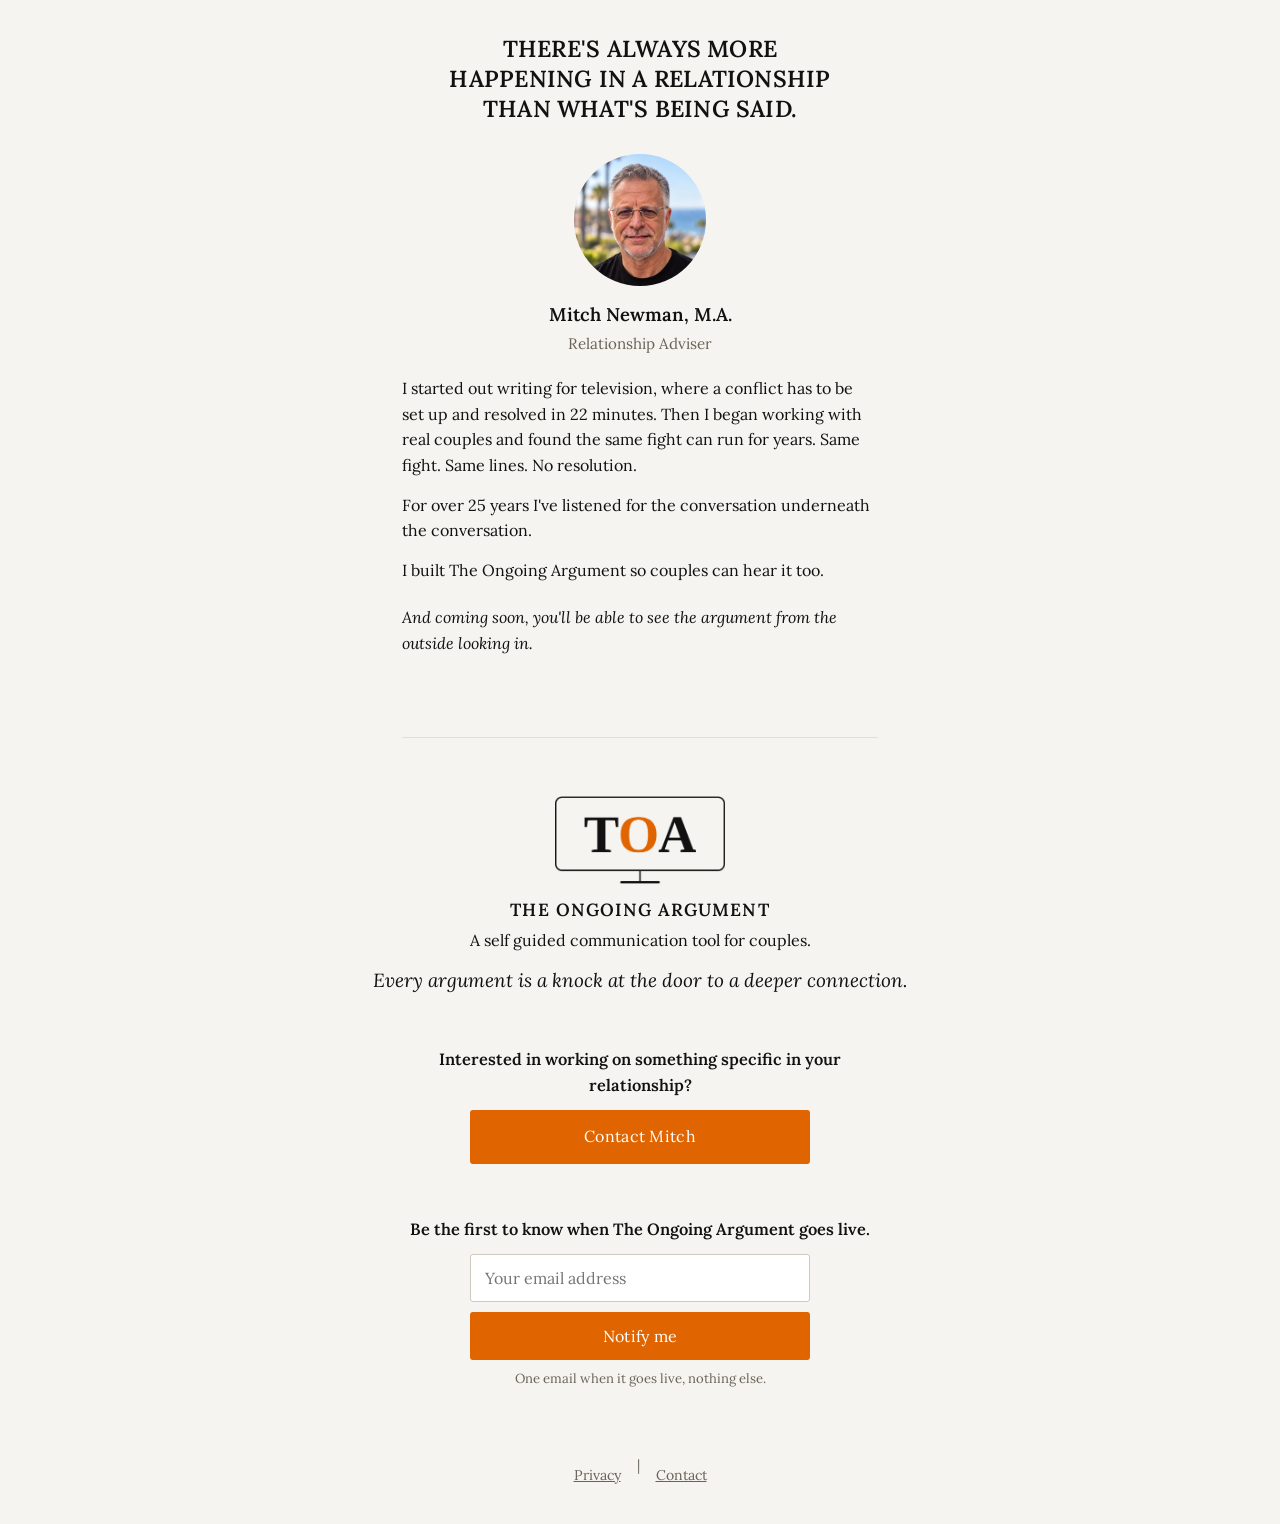
==== index.html @ 5885e048 "Replace toa-logo.png with the new tagline version (transparent) and add version to image and stylesh" ====
<!DOCTYPE html>
<html lang="en">
<head>
<meta charset="utf-8">
<meta name="viewport" content="width=device-width, initial-scale=1">
<title>The Ongoing Argument</title>
<meta name="description" content="A self guided communication tool for couples. Coming soon.">
<meta property="og:title" content="The Ongoing Argument">
<meta property="og:description" content="A self guided communication tool for couples. Coming soon.">
<link rel="preconnect" href="https://fonts.googleapis.com">
<link href="https://fonts.googleapis.com/css2?family=Lora:wght@400;600&display=swap" rel="stylesheet">
<link rel="stylesheet" href="/site.css?v=2">
<style>
  .front { max-width:520px; margin:0 auto; padding:34px 22px 28px; text-align:center; }
  .headline { font-size:1.45rem; font-weight:600; line-height:1.3; letter-spacing:0.01em; margin:0 0 30px; text-wrap:balance; }
  .portrait { width:132px; height:132px; border-radius:50%; object-fit:cover; display:block; margin:0 auto 14px; background:#E2DED8; }
  .name { font-size:1.15rem; font-weight:600; margin:0; }
  .role { color:#6A6458; margin:2px 0 20px; font-size:0.95rem; }
  .front p { text-align:left; }
  .story p { margin:0 0 14px; text-wrap:pretty; }
  .story { padding-bottom:6px; }
  .story-tag { font-style:italic; margin-top:22px !important; }
  .product { border-top:1px solid #E2DED8; margin-top:60px; padding-top:52px; }
  .product .logo { margin-bottom:6px; }
  .product h2 { font-size:1.1rem; letter-spacing:0.06em; margin:0 0 4px; text-align:center; }
  .product p { text-align:center; margin:0 0 6px; }
  .soon { color:#6A6458; }
  .product .tag { font-style:italic; font-size:19px; line-height:1.4; margin:14px 0 0; text-wrap:balance; }
  @media (min-width:700px) { .product .tag { margin-left:-70px; margin-right:-70px; } }
  .block { margin-top:52px; }
  .block h3 { font-size:1.02rem; font-weight:600; margin:0 0 12px; }
  .btn { display:block; width:100%; max-width:340px; margin:0 auto; padding:14px; background:#E06500; color:#fff; border:none; border-radius:3px; font-family:inherit; font-size:1rem; text-decoration:none; text-align:center; cursor:pointer; min-height:48px; letter-spacing:0.02em; }
  .btn:focus-visible, input:focus-visible { outline:3px solid #111; outline-offset:2px; }
  .btn[disabled] { opacity:0.6; cursor:default; }
  .form { display:flex; flex-direction:column; gap:10px; max-width:340px; margin:0 auto; }
  .form input[type=email] { width:100%; padding:13px 14px; font-size:16px; font-family:inherit; border:1px solid #CFC9BF; border-radius:3px; background:#fff; color:#111; min-height:48px; }
  .hp { position:absolute; left:-5000px; width:1px; height:1px; overflow:hidden; }
  .hint { font-size:0.82rem; color:#6A6458; margin:8px 0 0; text-align:center !important; }
  #wl-msg { min-height:1.3em; margin:10px 0 0; font-size:0.92rem; text-align:center !important; }
  #wl-msg.err { color:#B3261E; }
  #wl-msg.ok { color:#E06500; font-size:1.55rem; font-weight:600; line-height:1.25; margin:6px 0 0; }
  #wl-saved { font-size:1rem; margin:10px 0 0; text-align:center !important; overflow-wrap:anywhere; }
  .small-foot { margin-top:36px; font-size:0.88rem; display:flex; justify-content:center; gap:10px; color:#6A6458; }
  .small-foot a { padding:10px 6px; color:#6A6458; }
</style>
</head>
<body>
<main class="front">
  <h1 class="headline">THERE'S ALWAYS MORE HAPPENING IN A RELATIONSHIP THAN WHAT'S BEING SAID.</h1>

  <img class="portrait" src="/portrait-front.jpg" width="132" height="132" alt="Mitch Newman">
  <p class="name" style="text-align:center">Mitch Newman, M.A.</p>
  <p class="role" style="text-align:center">Relationship Adviser</p>

  <div class="story">
    <p>I started out writing for television, where a conflict has to be set up and resolved in 22 minutes. Then I began working with real couples and found the same fight can run for years. Same fight. Same lines. No resolution.</p>
    <p>For over 25 years I've listened for the conversation underneath the conversation.</p>
    <p>I built The Ongoing Argument so couples can hear it too.</p>
    <p class="story-tag">And coming soon, you'll be able to see the argument from the outside looking in.</p>
  </div>

  <section class="product" aria-label="The Ongoing Argument">
    <div class="logo" role="img" aria-label="The Ongoing Argument logo"></div>
    <h2>THE ONGOING ARGUMENT</h2>
    <p>A self guided communication tool for couples.</p>
    <p class="tag">Every argument is a knock at the door to a deeper connection.</p>
  </section>

  <section class="block">
    <h3>Interested in working on something specific in your relationship?</h3>
    <a class="btn" href="mailto:mitch@theongoingargument.com">Contact Mitch</a>
  </section>

  <section class="block">
    <h3>Be the first to know when The Ongoing Argument goes live.</h3>
    <form class="form" id="wl-form" novalidate>
      <label class="hp" aria-hidden="true">Leave this empty <input type="text" name="website" id="wl-hp" tabindex="-1" autocomplete="off"></label>
      <label for="wl-email" class="hp">Email address</label>
      <input type="email" id="wl-email" name="email" placeholder="Your email address" autocomplete="email" inputmode="email" required>
      <button class="btn" id="wl-btn" type="submit">Notify me</button>
    </form>
    <p class="hint" id="wl-hint">One email when it goes live, nothing else.</p>
    <p id="wl-msg" role="status"></p>
    <p id="wl-saved" role="status"></p>
  </section>

  <nav class="small-foot" aria-label="Site pages">
    <a href="/privacy">Privacy</a><span aria-hidden="true">|</span><a href="mailto:mitch@theongoingargument.com">Contact</a>
  </nav>
</main>
<script>
(function () {
  var form = document.getElementById('wl-form'), msg = document.getElementById('wl-msg'), btn = document.getElementById('wl-btn');
  var started = Date.now();
  function say(t, c) { msg.textContent = t; msg.className = c || ''; }
  form.addEventListener('submit', function (e) {
    e.preventDefault();
    var email = document.getElementById('wl-email').value.trim();
    if (!/^[^\s@]+@[^\s@]+\.[^\s@]{2,}$/.test(email)) { say('Please enter a valid email address.', 'err'); return; }
    btn.disabled = true; var old = btn.textContent; btn.textContent = 'Saving…'; say('');
    fetch('/.netlify/functions/waitlist', {
      method: 'POST', headers: { 'Content-Type': 'application/json' },
      body: JSON.stringify({ email: email, website: document.getElementById('wl-hp').value, elapsed: Date.now() - started })
    }).then(function (r) { return r.json().catch(function () { return {}; }).then(function (d) { return { ok: r.ok, d: d }; }); })
      .then(function (x) {
        if (x.ok && x.d.ok) {
          form.style.display = 'none'; document.getElementById('wl-hint').style.display = 'none';
          say("Thank you, you're on the list!", 'ok');
          document.getElementById('wl-saved').textContent = 'We saved ' + email + ". You'll get one email when it goes live.";
          return;
        }
        btn.disabled = false; btn.textContent = old;
        say(x.d && x.d.code === 'bad_email' ? 'Please enter a valid email address.' : 'Something went wrong. Please try again in a moment.', 'err');
      })
      .catch(function () { btn.disabled = false; btn.textContent = old; say('Something went wrong. Please try again in a moment.', 'err'); });
  });
}());
</script>
</body>
</html>
---- site.css ----
* { box-sizing: border-box; }
body { margin:0; background:#F6F4F0; color:#111; font-family:'Lora',Georgia,serif; line-height:1.6; -webkit-text-size-adjust:100%; }
.wrap { max-width:620px; margin:0 auto; padding:28px 20px 56px; }
.logo { width:190px; height:100px; margin:0 auto 10px; background:url('/toa-logo.png?v=2') no-repeat; background-size:582px auto; background-position:-196px -84px; }
h1 { font-size:1.6rem; text-align:center; margin:0 0 6px; font-weight:600; line-height:1.25; }
h1 span { color:#E06500; }
.sub { text-align:center; color:#6A6458; margin:0 0 24px; font-size:0.98rem; }
.card { background:#fff; border:1px solid #E2DED8; border-radius:4px; padding:24px 22px; box-shadow:0 4px 24px rgba(0,0,0,0.06); margin-bottom:18px; }
h2 { font-size:1.1rem; margin:22px 0 8px; font-weight:600; }
.card > h2:first-child { margin-top:0; }
p { margin:0 0 12px; }
ul { padding-left:20px; margin:8px 0 12px; }
li { margin-bottom:8px; }
a { color:#B34F00; }
.fine { font-size:0.85rem; color:#6A6458; }
.test { background:#FFF4E5; border:1px solid #E8C48F; border-radius:4px; padding:12px 14px; font-size:0.85rem; color:#5B4520; margin-bottom:18px; }
.draft { background:#FFF8CC; border:1px solid #D9C75A; border-radius:4px; padding:12px 14px; font-size:0.88rem; color:#4A4210; margin-bottom:18px; }
.ph { background:#FFE98A; color:#3B3300; padding:1px 5px; border-radius:2px; font-style:normal; }
.notice { border-left:3px solid #E06500; padding:2px 0 2px 14px; margin:0 0 14px; }
code { background:#F1EDE6; padding:1px 5px; border-radius:2px; }
.price { font-size:2.2rem; font-weight:600; text-align:center; margin:0; line-height:1.2; }
.price small { display:block; font-size:0.82rem; font-weight:400; color:#6A6458; margin-top:4px; }
.pay { display:block; width:100%; margin-top:18px; padding:14px; background:#E06500; color:#fff; border:none; border-radius:3px; font-size:1rem; font-family:inherit; cursor:pointer; letter-spacing:0.02em; min-height:48px; }
.pay[disabled] { opacity:0.6; cursor:default; }
#msg { min-height:1.2em; margin-top:10px; font-size:0.88rem; text-align:center; }
#msg.err { color:#C0392B; }
#msg.ok { color:#2E7D32; }
.foot { display:flex; flex-wrap:wrap; justify-content:center; gap:6px 20px; margin-top:22px; font-size:0.88rem; }
.foot a { padding:8px 2px; }
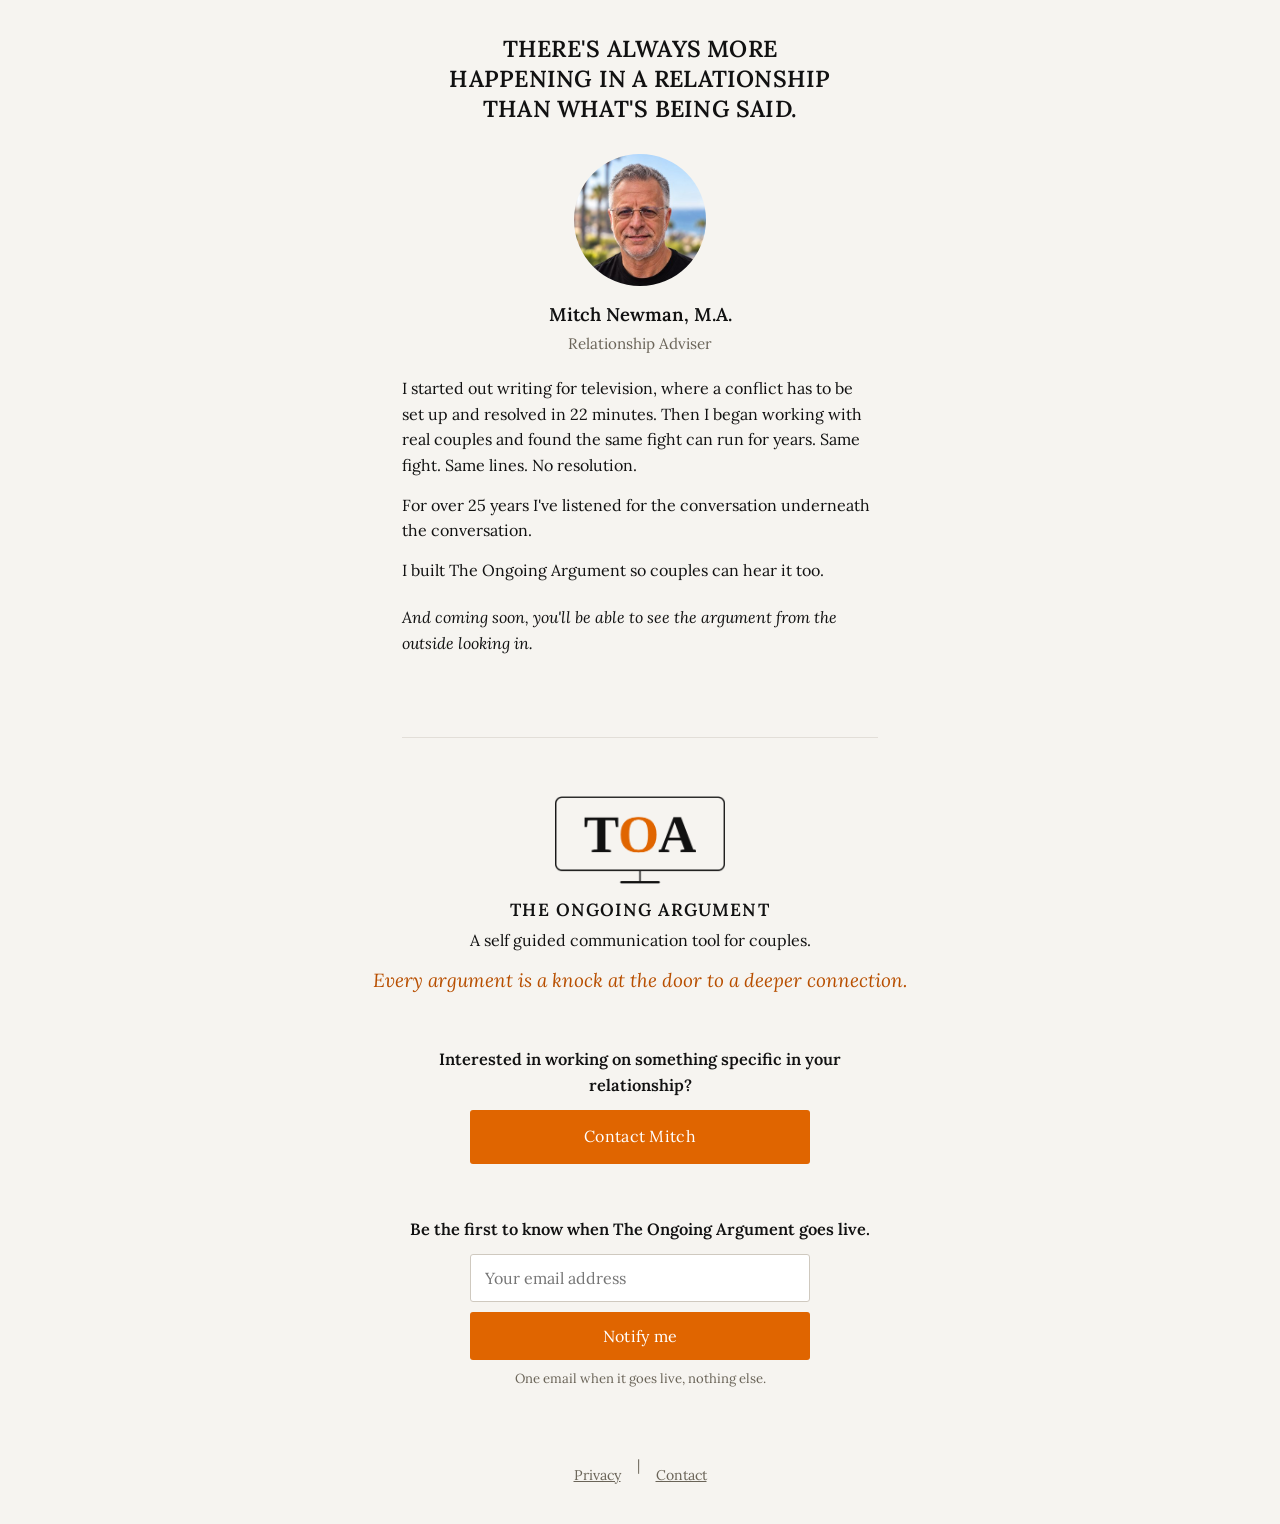
==== commit c61d10e1: "Deep orange tagline (#B84F00) in the logo and on the home page; larger logo on phones on the build f" ====
--- a/index.html
+++ b/index.html
@@ -9,7 +9,7 @@
 <meta property="og:description" content="A self guided communication tool for couples. Coming soon.">
 <link rel="preconnect" href="https://fonts.googleapis.com">
 <link href="https://fonts.googleapis.com/css2?family=Lora:wght@400;600&display=swap" rel="stylesheet">
-<link rel="stylesheet" href="/site.css?v=2">
+<link rel="stylesheet" href="/site.css?v=3">
 <style>
   .front { max-width:520px; margin:0 auto; padding:34px 22px 28px; text-align:center; }
   .headline { font-size:1.45rem; font-weight:600; line-height:1.3; letter-spacing:0.01em; margin:0 0 30px; text-wrap:balance; }
@@ -25,7 +25,7 @@
   .product h2 { font-size:1.1rem; letter-spacing:0.06em; margin:0 0 4px; text-align:center; }
   .product p { text-align:center; margin:0 0 6px; }
   .soon { color:#6A6458; }
-  .product .tag { font-style:italic; font-size:19px; line-height:1.4; margin:14px 0 0; text-wrap:balance; }
+  .product .tag { font-style:italic; font-size:19px; line-height:1.4; color:#B84F00; margin:14px 0 0; text-wrap:balance; }
   @media (min-width:700px) { .product .tag { margin-left:-70px; margin-right:-70px; } }
   .block { margin-top:52px; }
   .block h3 { font-size:1.02rem; font-weight:600; margin:0 0 12px; }
--- a/site.css
+++ b/site.css
@@ -1,7 +1,7 @@
 * { box-sizing: border-box; }
 body { margin:0; background:#F6F4F0; color:#111; font-family:'Lora',Georgia,serif; line-height:1.6; -webkit-text-size-adjust:100%; }
 .wrap { max-width:620px; margin:0 auto; padding:28px 20px 56px; }
-.logo { width:190px; height:100px; margin:0 auto 10px; background:url('/toa-logo.png?v=2') no-repeat; background-size:582px auto; background-position:-196px -84px; }
+.logo { width:190px; height:100px; margin:0 auto 10px; background:url('/toa-logo.png?v=3') no-repeat; background-size:582px auto; background-position:-196px -84px; }
 h1 { font-size:1.6rem; text-align:center; margin:0 0 6px; font-weight:600; line-height:1.25; }
 h1 span { color:#E06500; }
 .sub { text-align:center; color:#6A6458; margin:0 0 24px; font-size:0.98rem; }
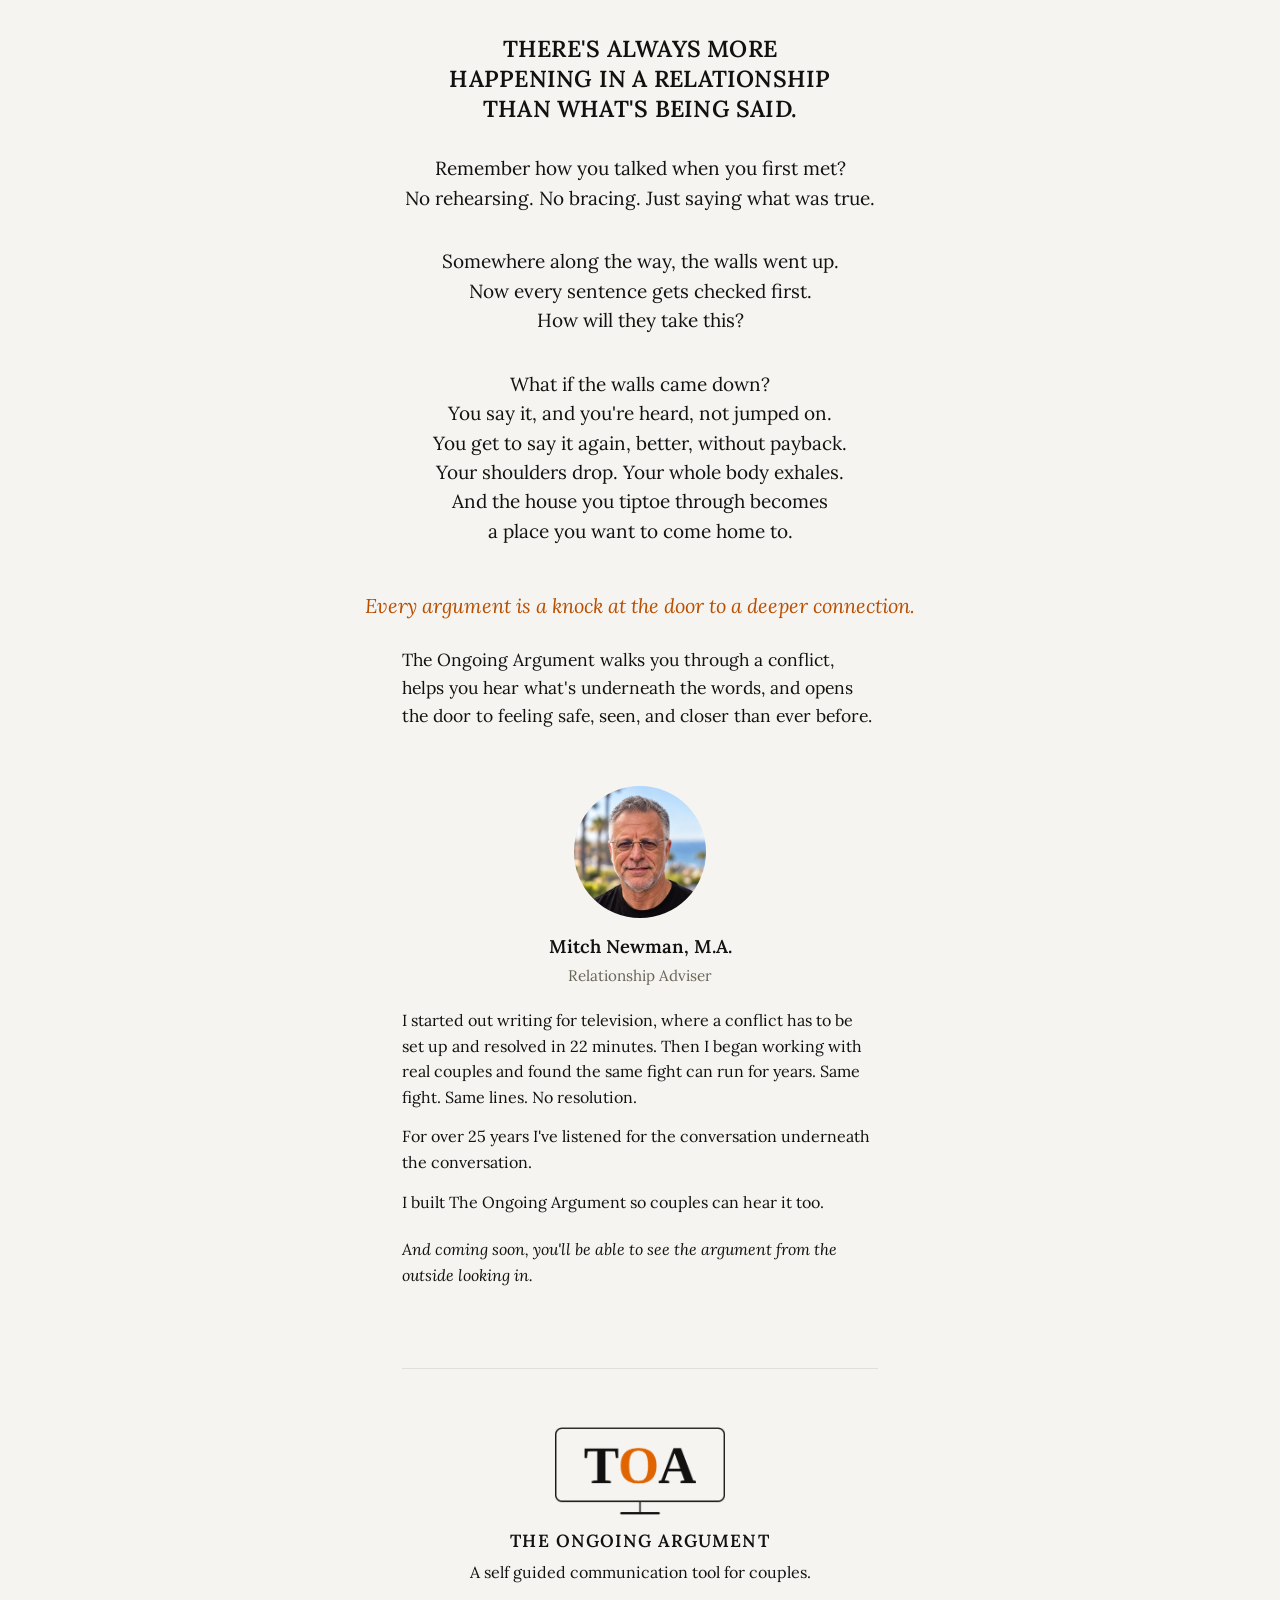
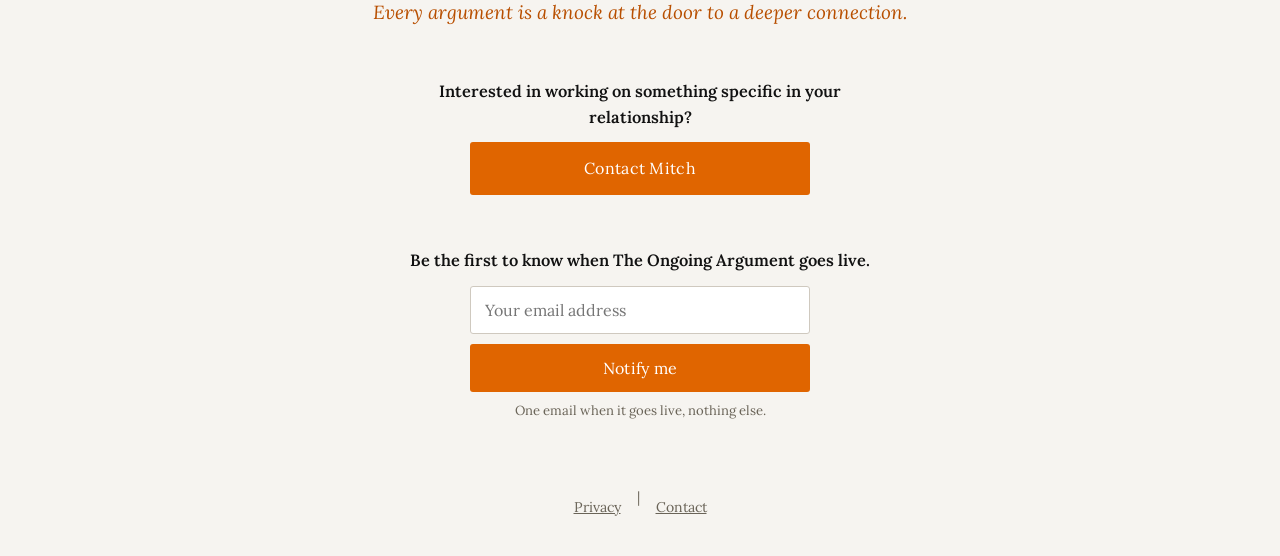
==== commit 74da93a2: "Front page draft two: experience first, Mitch as the guide Co-Authored-By: Claude Sonnet 5.5 <norepl" ====
--- a/index.html
+++ b/index.html
@@ -17,6 +17,13 @@
   .name { font-size:1.15rem; font-weight:600; margin:0; }
   .role { color:#6A6458; margin:2px 0 20px; font-size:0.95rem; }
   .front p { text-align:left; }
+  .stanzas { margin:0 0 6px; }
+  .front .stanza { text-align:center; font-size:19px; line-height:1.55; margin:0 0 34px; }
+  .stanza .ln { display:block; text-wrap:balance; }
+  .front .knock { text-align:center; font-style:italic; font-size:20px; line-height:1.4; color:#B84F00; margin:46px 0 26px; text-wrap:balance; }
+  @media (min-width:700px) { .front .knock { margin-left:-70px; margin-right:-70px; } }
+  .front .lead { font-size:17.5px; line-height:1.6; margin:0; text-wrap:pretty; }
+  .about { margin-top:56px; }
   .story p { margin:0 0 14px; text-wrap:pretty; }
   .story { padding-bottom:6px; }
   .story-tag { font-style:italic; margin-top:22px !important; }
@@ -48,9 +55,21 @@
 <main class="front">
   <h1 class="headline">THERE'S ALWAYS MORE HAPPENING IN A RELATIONSHIP THAN WHAT'S BEING SAID.</h1>
 
+  <section class="stanzas" aria-label="Remember how you talked when you first met">
+    <p class="stanza"><span class="ln">Remember how you talked when you first met?</span><span class="ln">No rehearsing. No bracing. Just saying what was true.</span></p>
+    <p class="stanza"><span class="ln">Somewhere along the way, the walls went up.</span><span class="ln">Now every sentence gets checked first.</span><span class="ln">How will they take this?</span></p>
+    <p class="stanza"><span class="ln">What if the walls came down?</span><span class="ln">You say it, and you're heard, not jumped on.</span><span class="ln">You get to say it again, better, without payback.</span><span class="ln">Your shoulders drop. Your whole body exhales.</span><span class="ln">And the house you tiptoe through becomes a place you want to come home to.</span></p>
+  </section>
+
+  <p class="knock">Every argument is a knock at the door to a deeper connection.</p>
+
+  <p class="lead">The Ongoing Argument walks you through a conflict, helps you hear what's underneath the words, and opens the door to feeling safe, seen, and closer than ever before.</p>
+
+  <section class="about">
   <img class="portrait" src="/portrait-front.jpg" width="132" height="132" alt="Mitch Newman">
   <p class="name" style="text-align:center">Mitch Newman, M.A.</p>
   <p class="role" style="text-align:center">Relationship Adviser</p>
+  </section>
 
   <div class="story">
     <p>I started out writing for television, where a conflict has to be set up and resolved in 22 minutes. Then I began working with real couples and found the same fight can run for years. Same fight. Same lines. No resolution.</p>
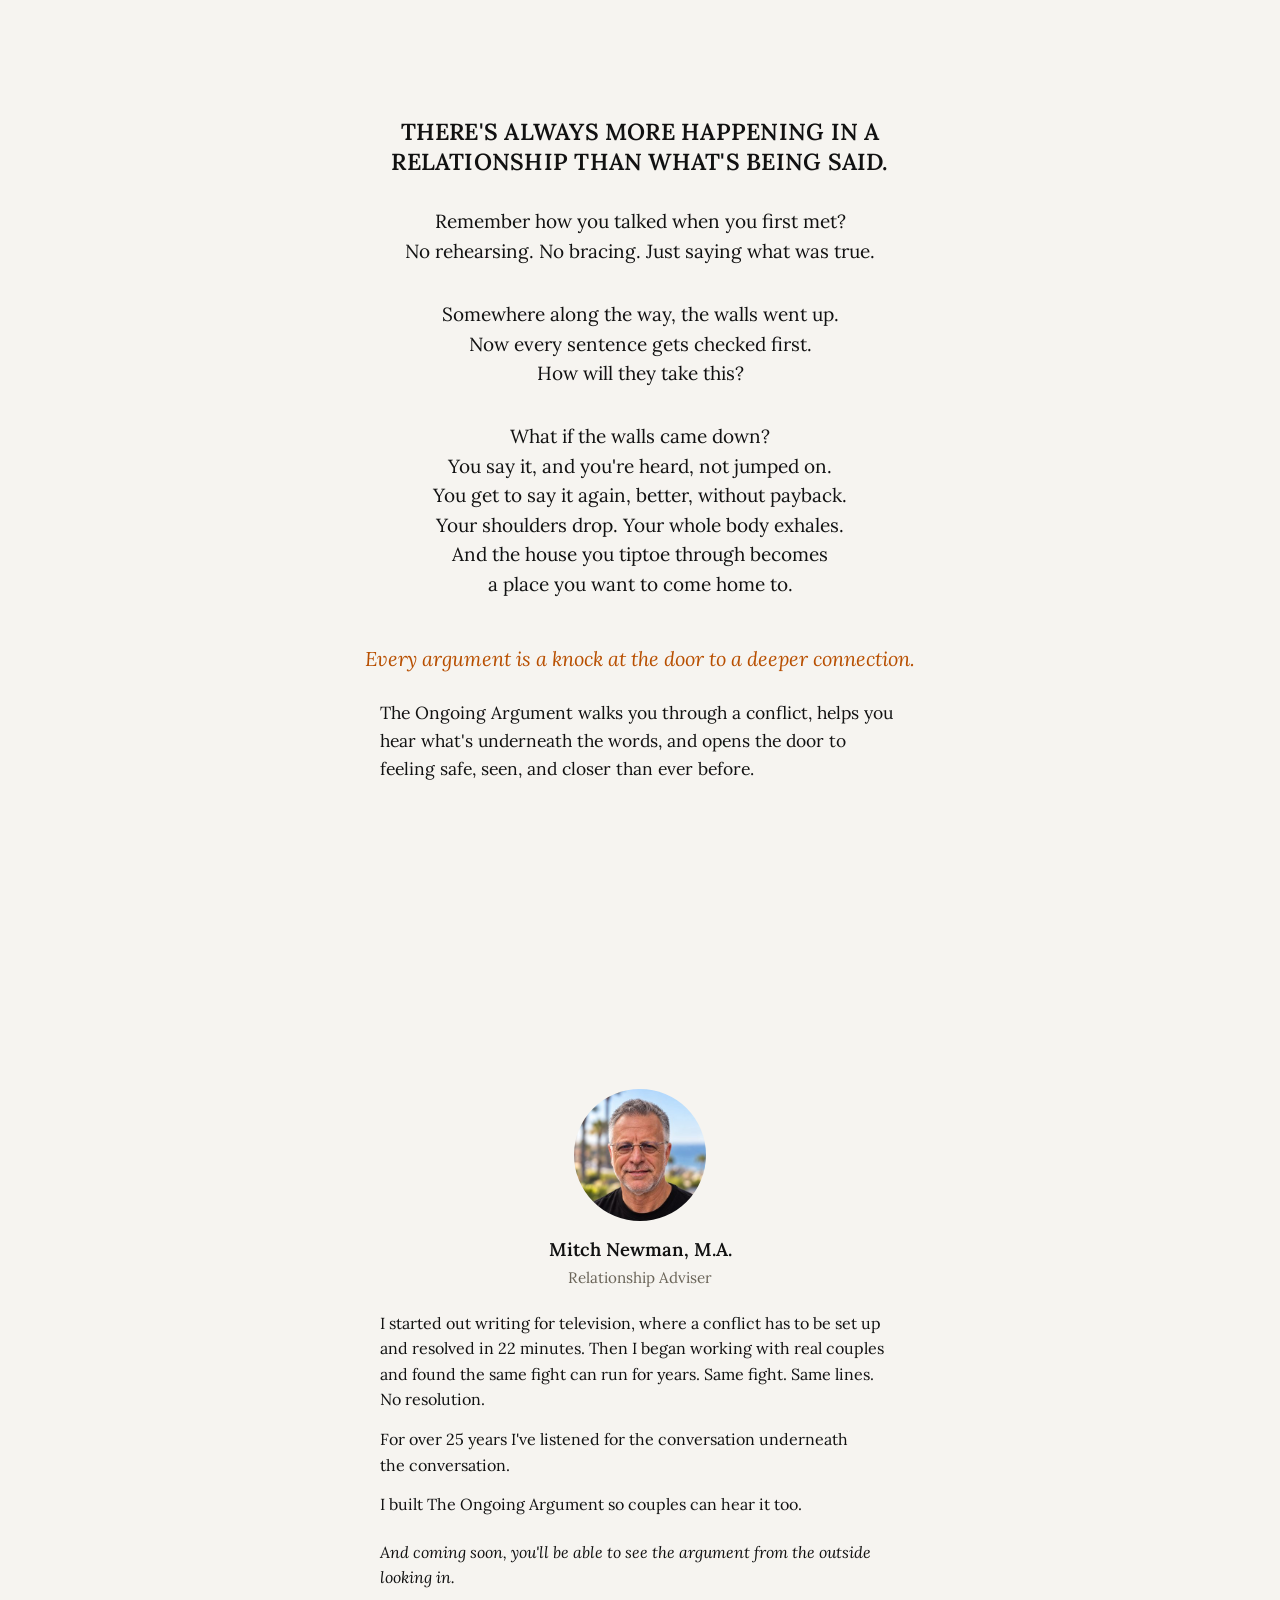
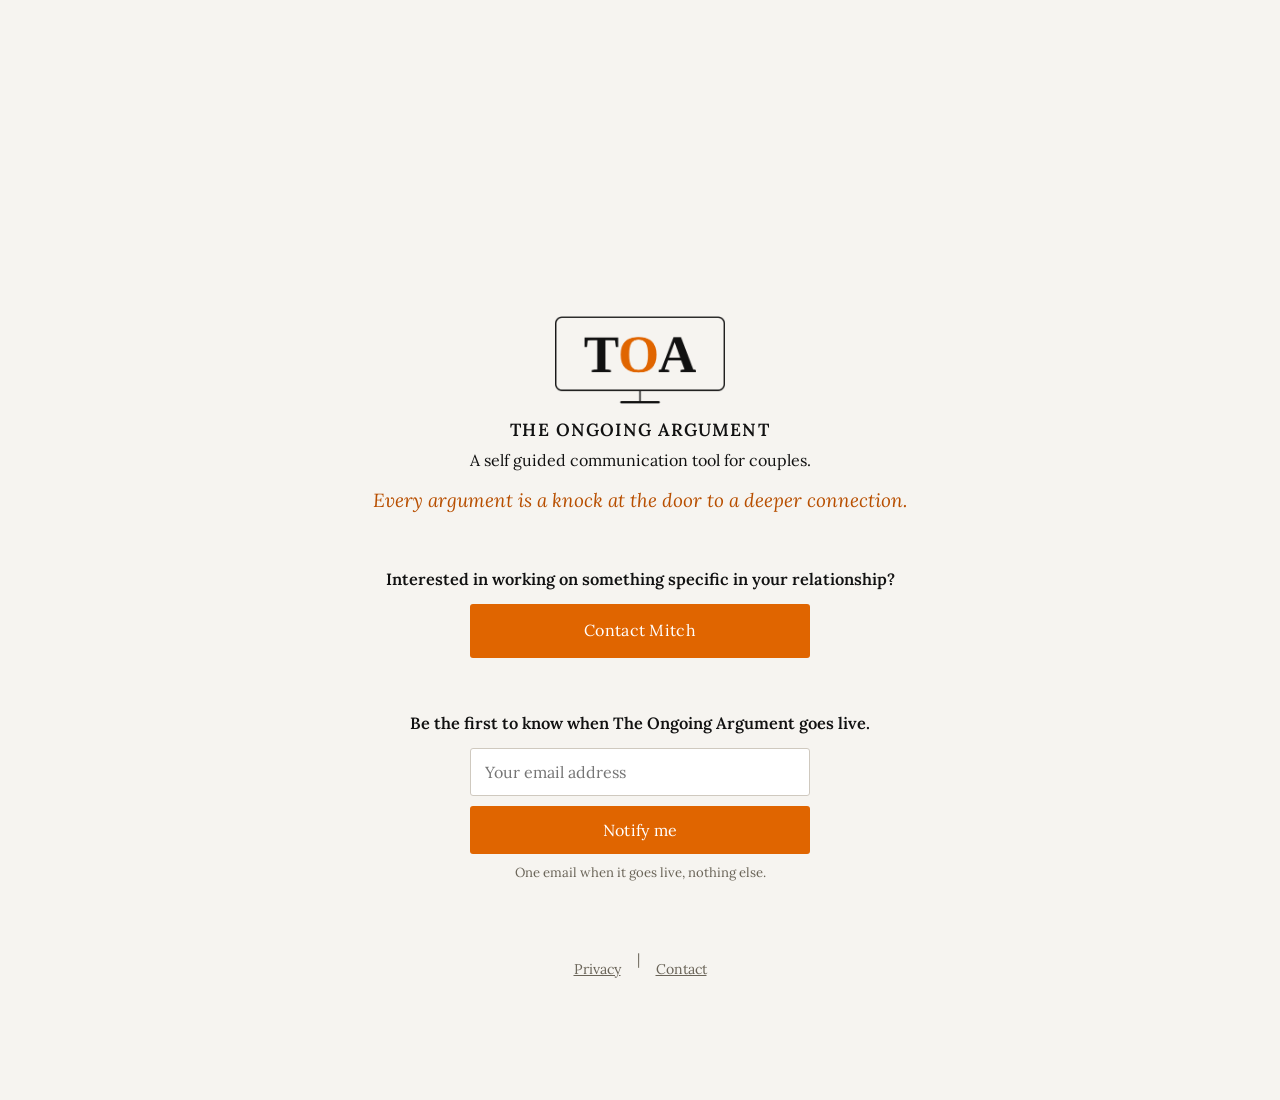
==== commit 7c16dea3: "Front page: three separate screens with gentle scroll snapping Co-Authored-By: Claude Sonnet 5.5 <no" ====
--- a/index.html
+++ b/index.html
@@ -11,7 +11,11 @@
 <link href="https://fonts.googleapis.com/css2?family=Lora:wght@400;600&display=swap" rel="stylesheet">
 <link rel="stylesheet" href="/site.css?v=3">
 <style>
-  .front { max-width:520px; margin:0 auto; padding:34px 22px 28px; text-align:center; }
+  html { scroll-snap-type:y proximity; }
+  html.no-snap { scroll-snap-type:none; }
+  .front { text-align:center; }
+  .screen { box-sizing:border-box; min-height:100vh; min-height:100dvh; display:flex; flex-direction:column; justify-content:center; padding:56px 22px; scroll-snap-align:start; }
+  .col { width:100%; max-width:520px; margin:0 auto; }
   .headline { font-size:1.45rem; font-weight:600; line-height:1.3; letter-spacing:0.01em; margin:0 0 30px; text-wrap:balance; }
   .portrait { width:132px; height:132px; border-radius:50%; object-fit:cover; display:block; margin:0 auto 14px; background:#E2DED8; }
   .name { font-size:1.15rem; font-weight:600; margin:0; }
@@ -23,11 +27,11 @@
   .front .knock { text-align:center; font-style:italic; font-size:20px; line-height:1.4; color:#B84F00; margin:46px 0 26px; text-wrap:balance; }
   @media (min-width:700px) { .front .knock { margin-left:-70px; margin-right:-70px; } }
   .front .lead { font-size:17.5px; line-height:1.6; margin:0; text-wrap:pretty; }
-  .about { margin-top:56px; }
+  .about { margin-top:0; }
   .story p { margin:0 0 14px; text-wrap:pretty; }
   .story { padding-bottom:6px; }
   .story-tag { font-style:italic; margin-top:22px !important; }
-  .product { border-top:1px solid #E2DED8; margin-top:60px; padding-top:52px; }
+  .product { margin:0; padding:0; }
   .product .logo { margin-bottom:6px; }
   .product h2 { font-size:1.1rem; letter-spacing:0.06em; margin:0 0 4px; text-align:center; }
   .product p { text-align:center; margin:0 0 6px; }
@@ -53,6 +57,7 @@
 </head>
 <body>
 <main class="front">
+<div class="screen" id="screen-1"><div class="col">
   <h1 class="headline">THERE'S ALWAYS MORE HAPPENING IN A RELATIONSHIP THAN WHAT'S BEING SAID.</h1>
 
   <section class="stanzas" aria-label="Remember how you talked when you first met">
@@ -65,6 +70,9 @@
 
   <p class="lead">The Ongoing Argument walks you through a conflict, helps you hear what's underneath the words, and opens the door to feeling safe, seen, and closer than ever before.</p>
 
+</div></div>
+
+<div class="screen" id="screen-2"><div class="col">
   <section class="about">
   <img class="portrait" src="/portrait-front.jpg" width="132" height="132" alt="Mitch Newman">
   <p class="name" style="text-align:center">Mitch Newman, M.A.</p>
@@ -78,6 +86,9 @@
     <p class="story-tag">And coming soon, you'll be able to see the argument from the outside looking in.</p>
   </div>
 
+</div></div>
+
+<div class="screen" id="screen-3"><div class="col">
   <section class="product" aria-label="The Ongoing Argument">
     <div class="logo" role="img" aria-label="The Ongoing Argument logo"></div>
     <h2>THE ONGOING ARGUMENT</h2>
@@ -106,11 +117,16 @@
   <nav class="small-foot" aria-label="Site pages">
     <a href="/privacy">Privacy</a><span aria-hidden="true">|</span><a href="mailto:mitch@theongoingargument.com">Contact</a>
   </nav>
+</div></div>
 </main>
 <script>
 (function () {
   var form = document.getElementById('wl-form'), msg = document.getElementById('wl-msg'), btn = document.getElementById('wl-btn');
   var started = Date.now();
+  // While the email box is being used, switch scroll snapping off so it never fights the keyboard.
+  var em = document.getElementById('wl-email'), root = document.documentElement;
+  em.addEventListener('focus', function () { root.classList.add('no-snap'); });
+  em.addEventListener('blur', function () { root.classList.remove('no-snap'); });
   function say(t, c) { msg.textContent = t; msg.className = c || ''; }
   form.addEventListener('submit', function (e) {
     e.preventDefault();
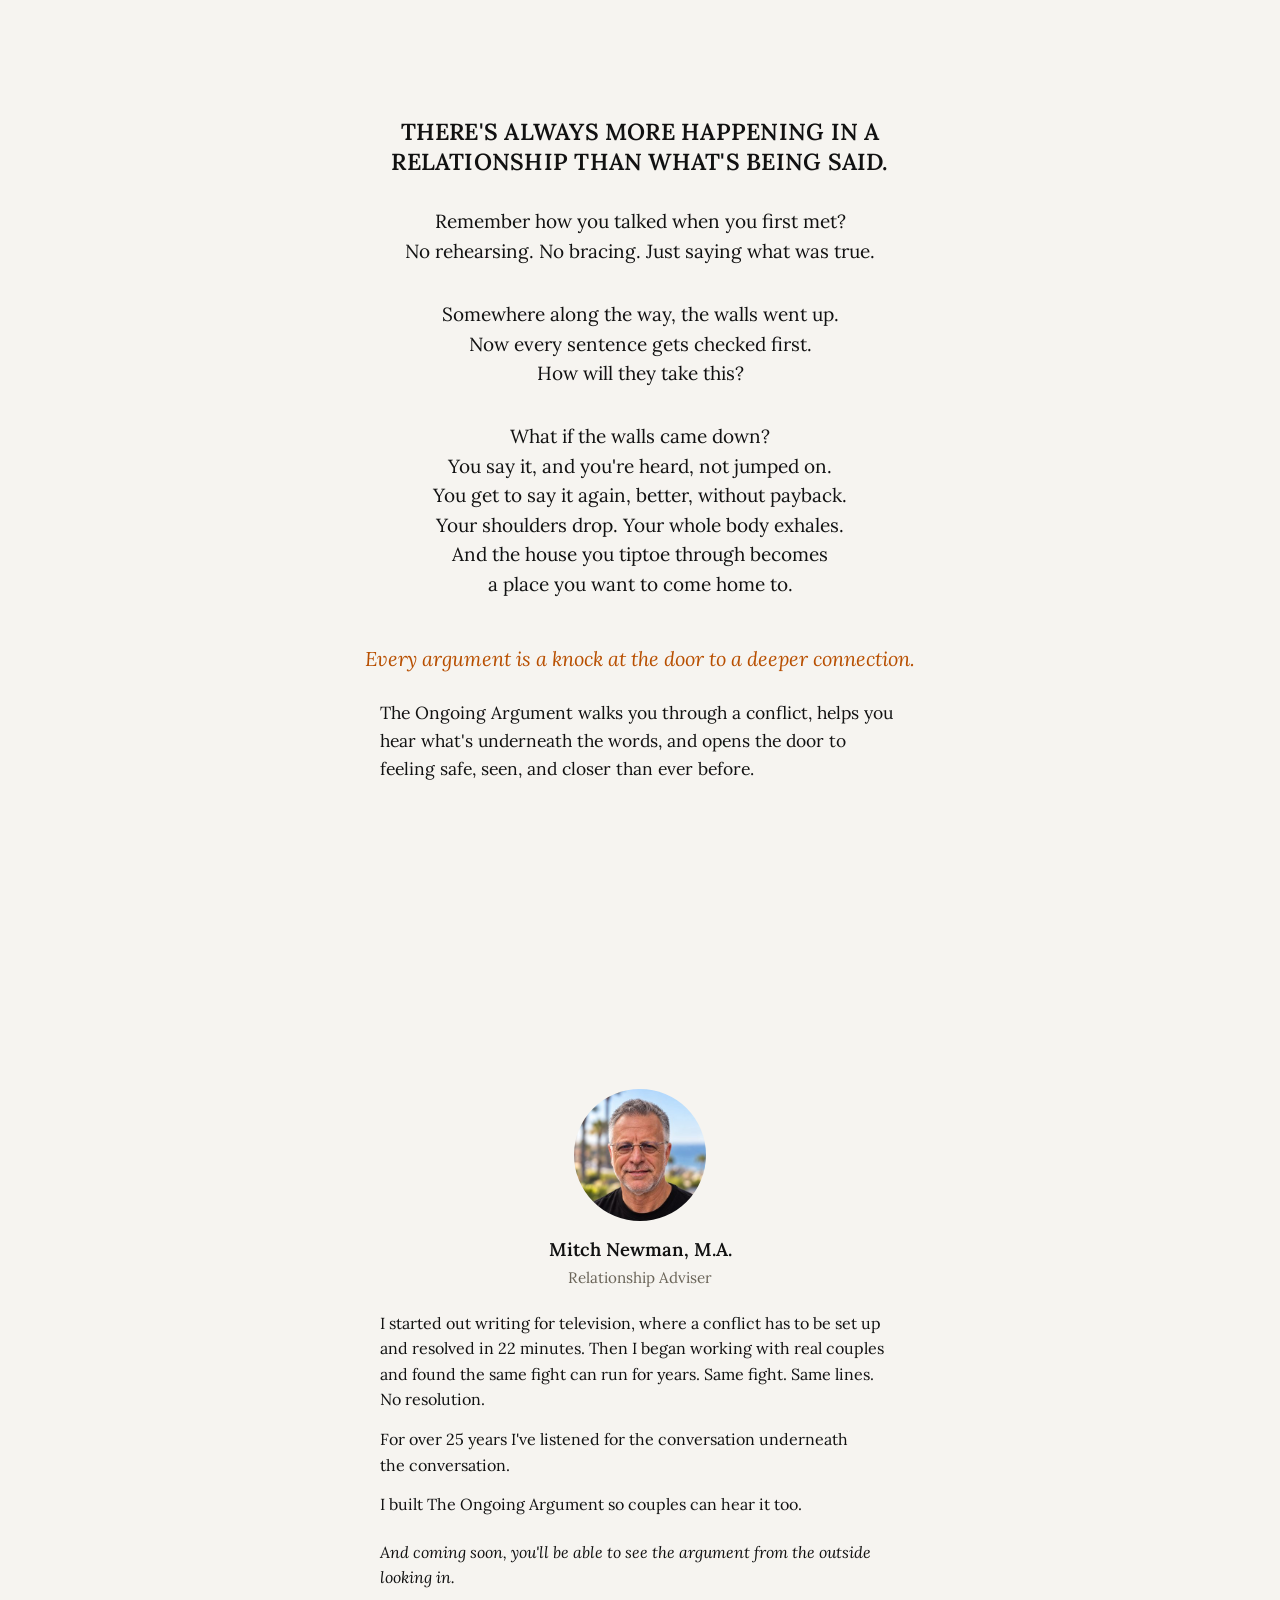
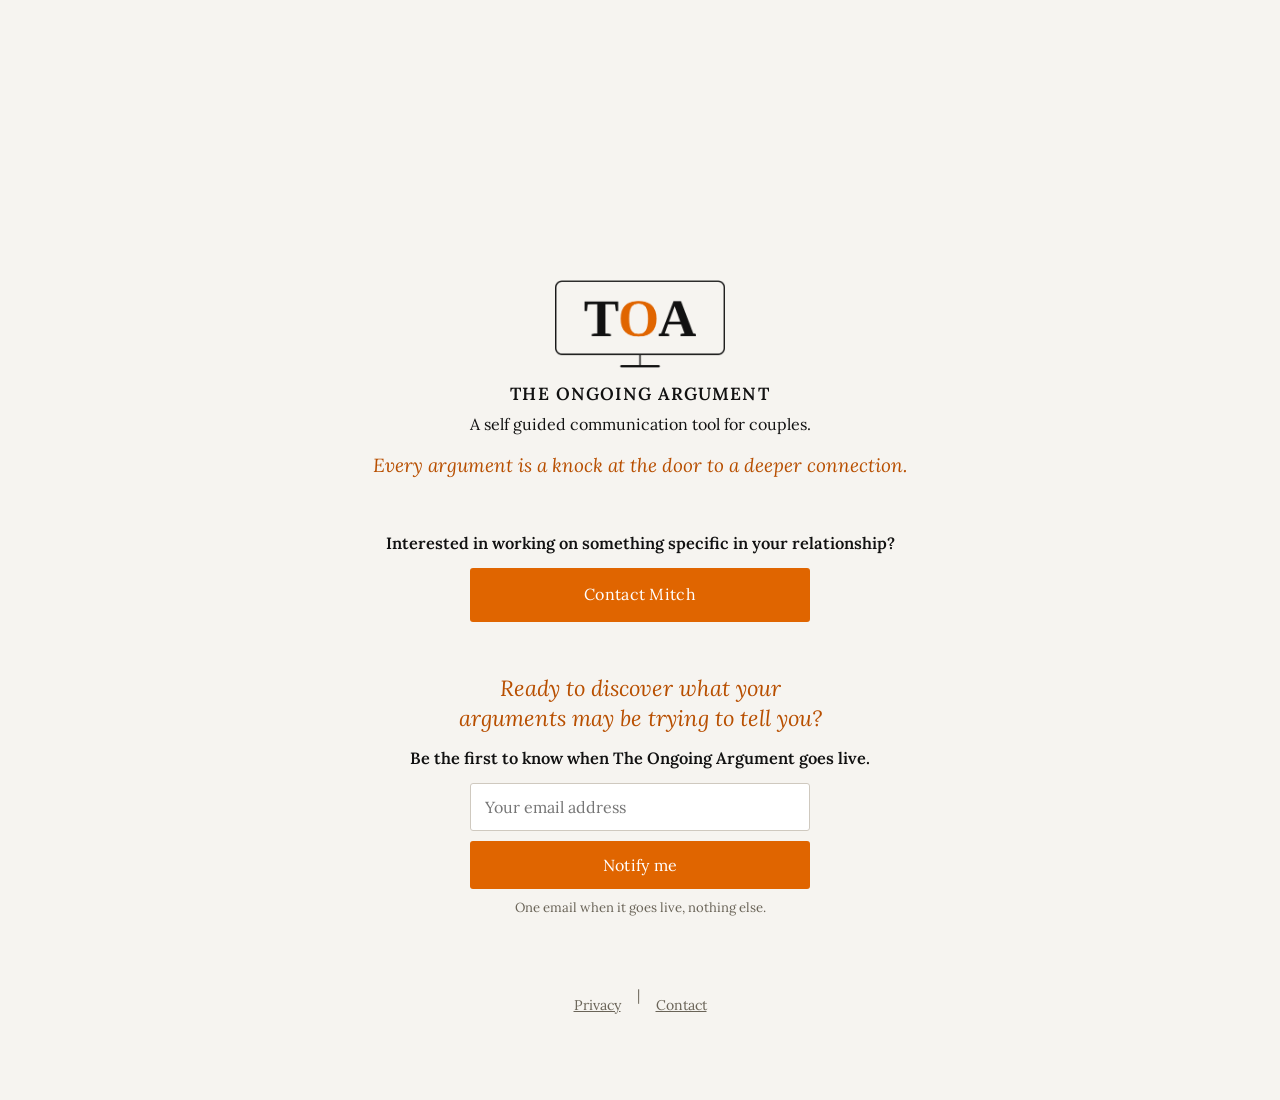
==== commit 83cb798f: "Waiting list invitation: add the lead question above the signup heading Co-Authored-By: Claude Sonne" ====
--- a/index.html
+++ b/index.html
@@ -14,8 +14,10 @@
   html { scroll-snap-type:y proximity; }
   html.no-snap { scroll-snap-type:none; }
   .front { text-align:center; }
-  .screen { box-sizing:border-box; min-height:100vh; min-height:100dvh; display:flex; flex-direction:column; justify-content:center; padding:56px 22px; scroll-snap-align:start; }
+  .screen, .group { box-sizing:border-box; min-height:100vh; min-height:100dvh; display:flex; flex-direction:column; justify-content:center; padding:56px 22px; scroll-snap-align:start; }
+  .gcol { width:100%; }
   .col { width:100%; max-width:520px; margin:0 auto; }
+  .pb { display:none; }
   .headline { font-size:1.45rem; font-weight:600; line-height:1.3; letter-spacing:0.01em; margin:0 0 30px; text-wrap:balance; }
   .portrait { width:132px; height:132px; border-radius:50%; object-fit:cover; display:block; margin:0 auto 14px; background:#E2DED8; }
   .name { font-size:1.15rem; font-weight:600; margin:0; }
@@ -39,6 +41,7 @@
   .product .tag { font-style:italic; font-size:19px; line-height:1.4; color:#B84F00; margin:14px 0 0; text-wrap:balance; }
   @media (min-width:700px) { .product .tag { margin-left:-70px; margin-right:-70px; } }
   .block { margin-top:52px; }
+  .front .wl-lead { text-align:center; font-style:italic; font-size:22px; line-height:1.35; color:#B84F00; margin:0 0 12px; text-wrap:balance; }
   .block h3 { font-size:1.02rem; font-weight:600; margin:0 0 12px; }
   .btn { display:block; width:100%; max-width:340px; margin:0 auto; padding:14px; background:#E06500; color:#fff; border:none; border-radius:3px; font-family:inherit; font-size:1rem; text-decoration:none; text-align:center; cursor:pointer; min-height:48px; letter-spacing:0.02em; }
   .btn:focus-visible, input:focus-visible { outline:3px solid #111; outline-offset:2px; }
@@ -53,23 +56,49 @@
   #wl-saved { font-size:1rem; margin:10px 0 0; text-align:center !important; overflow-wrap:anywhere; }
   .small-foot { margin-top:36px; font-size:0.88rem; display:flex; justify-content:center; gap:10px; color:#6A6458; }
   .small-foot a { padding:10px 6px; color:#6A6458; }
+
+  /* PHONES ONLY (600 px and narrower). The first screen becomes two screens, lines break by hand, and
+     every screen keeps its last content clear of Safari's bottom bar. */
+  @media (max-width:600px) {
+    .group, .gcol { display:contents; }
+    .part { box-sizing:border-box; min-height:100vh; display:flex; flex-direction:column; justify-content:center; scroll-snap-align:start; padding:56px 22px 96px; padding-bottom:calc(96px + env(safe-area-inset-bottom)); }
+    .part { padding-bottom:calc(100vh - 100svh + 24px + env(safe-area-inset-bottom)); }
+    .pb { display:inline; }
+    /* screen 1: top line and stanzas, sized to fit the small viewport height */
+    #screen-1a { padding-top:26px; }
+    .headline { margin-bottom:22px; }
+    .stanzas { margin:0; }
+    .front .stanza { font-size:16px; font-size:clamp(16px, calc((100svh - 244px) / 24.7), 19px); line-height:1.3; margin:0 0 22px; }
+    .front .stanza:last-child { margin-bottom:0; }
+    /* screen 2: the turn */
+    .front .knock { font-size:22px; margin:0 0 26px; }
+    .front .wl-lead { font-size:20px; }
+    .block { margin-top:40px; }
+    .small-foot { margin-top:28px; }
+    .front .lead { text-align:center; margin:0; }
+    /* screens 3 and 4: the guide and the invitation clear the bottom bar */
+    .screen { min-height:100vh; padding-bottom:calc(96px + env(safe-area-inset-bottom)); padding-bottom:calc(max(96px, 100vh - 100svh + 24px) + env(safe-area-inset-bottom)); }
+  }
 </style>
 </head>
 <body>
 <main class="front">
-<div class="screen" id="screen-1"><div class="col">
+<div class="group" id="screen-1"><div class="gcol">
+<div class="part" id="screen-1a"><div class="col">
   <h1 class="headline">THERE'S ALWAYS MORE HAPPENING IN A RELATIONSHIP THAN WHAT'S BEING SAID.</h1>
 
   <section class="stanzas" aria-label="Remember how you talked when you first met">
-    <p class="stanza"><span class="ln">Remember how you talked when you first met?</span><span class="ln">No rehearsing. No bracing. Just saying what was true.</span></p>
-    <p class="stanza"><span class="ln">Somewhere along the way, the walls went up.</span><span class="ln">Now every sentence gets checked first.</span><span class="ln">How will they take this?</span></p>
-    <p class="stanza"><span class="ln">What if the walls came down?</span><span class="ln">You say it, and you're heard, not jumped on.</span><span class="ln">You get to say it again, better, without payback.</span><span class="ln">Your shoulders drop. Your whole body exhales.</span><span class="ln">And the house you tiptoe through becomes a place you want to come home to.</span></p>
+    <p class="stanza"><span class="ln">Remember how you talked <br class="pb">when you first met?</span><span class="ln">No rehearsing. No bracing. <br class="pb">Just saying what was true.</span></p>
+    <p class="stanza"><span class="ln">Somewhere along the way, <br class="pb">the walls went up.</span><span class="ln">Now every sentence <br class="pb">gets checked first.</span><span class="ln">How will they take this?</span></p>
+    <p class="stanza"><span class="ln">What if the walls came down?</span><span class="ln">You say it, and you're heard, <br class="pb">not jumped on.</span><span class="ln">You get to say it again, <br class="pb">better, without payback.</span><span class="ln">Your shoulders drop. <br class="pb">Your whole body exhales.</span><span class="ln">And the house you tiptoe through <br class="pb">becomes a place you want <br class="pb">to come home to.</span></p>
   </section>
+</div></div>
 
+<div class="part" id="screen-1b"><div class="col">
   <p class="knock">Every argument is a knock at the door to a deeper connection.</p>
 
   <p class="lead">The Ongoing Argument walks you through a conflict, helps you hear what's underneath the words, and opens the door to feeling safe, seen, and closer than ever before.</p>
-
+</div></div>
 </div></div>
 
 <div class="screen" id="screen-2"><div class="col">
@@ -102,6 +131,7 @@
   </section>
 
   <section class="block">
+    <p class="wl-lead">Ready to discover what your arguments may be trying to tell you?</p>
     <h3>Be the first to know when The Ongoing Argument goes live.</h3>
     <form class="form" id="wl-form" novalidate>
       <label class="hp" aria-hidden="true">Leave this empty <input type="text" name="website" id="wl-hp" tabindex="-1" autocomplete="off"></label>
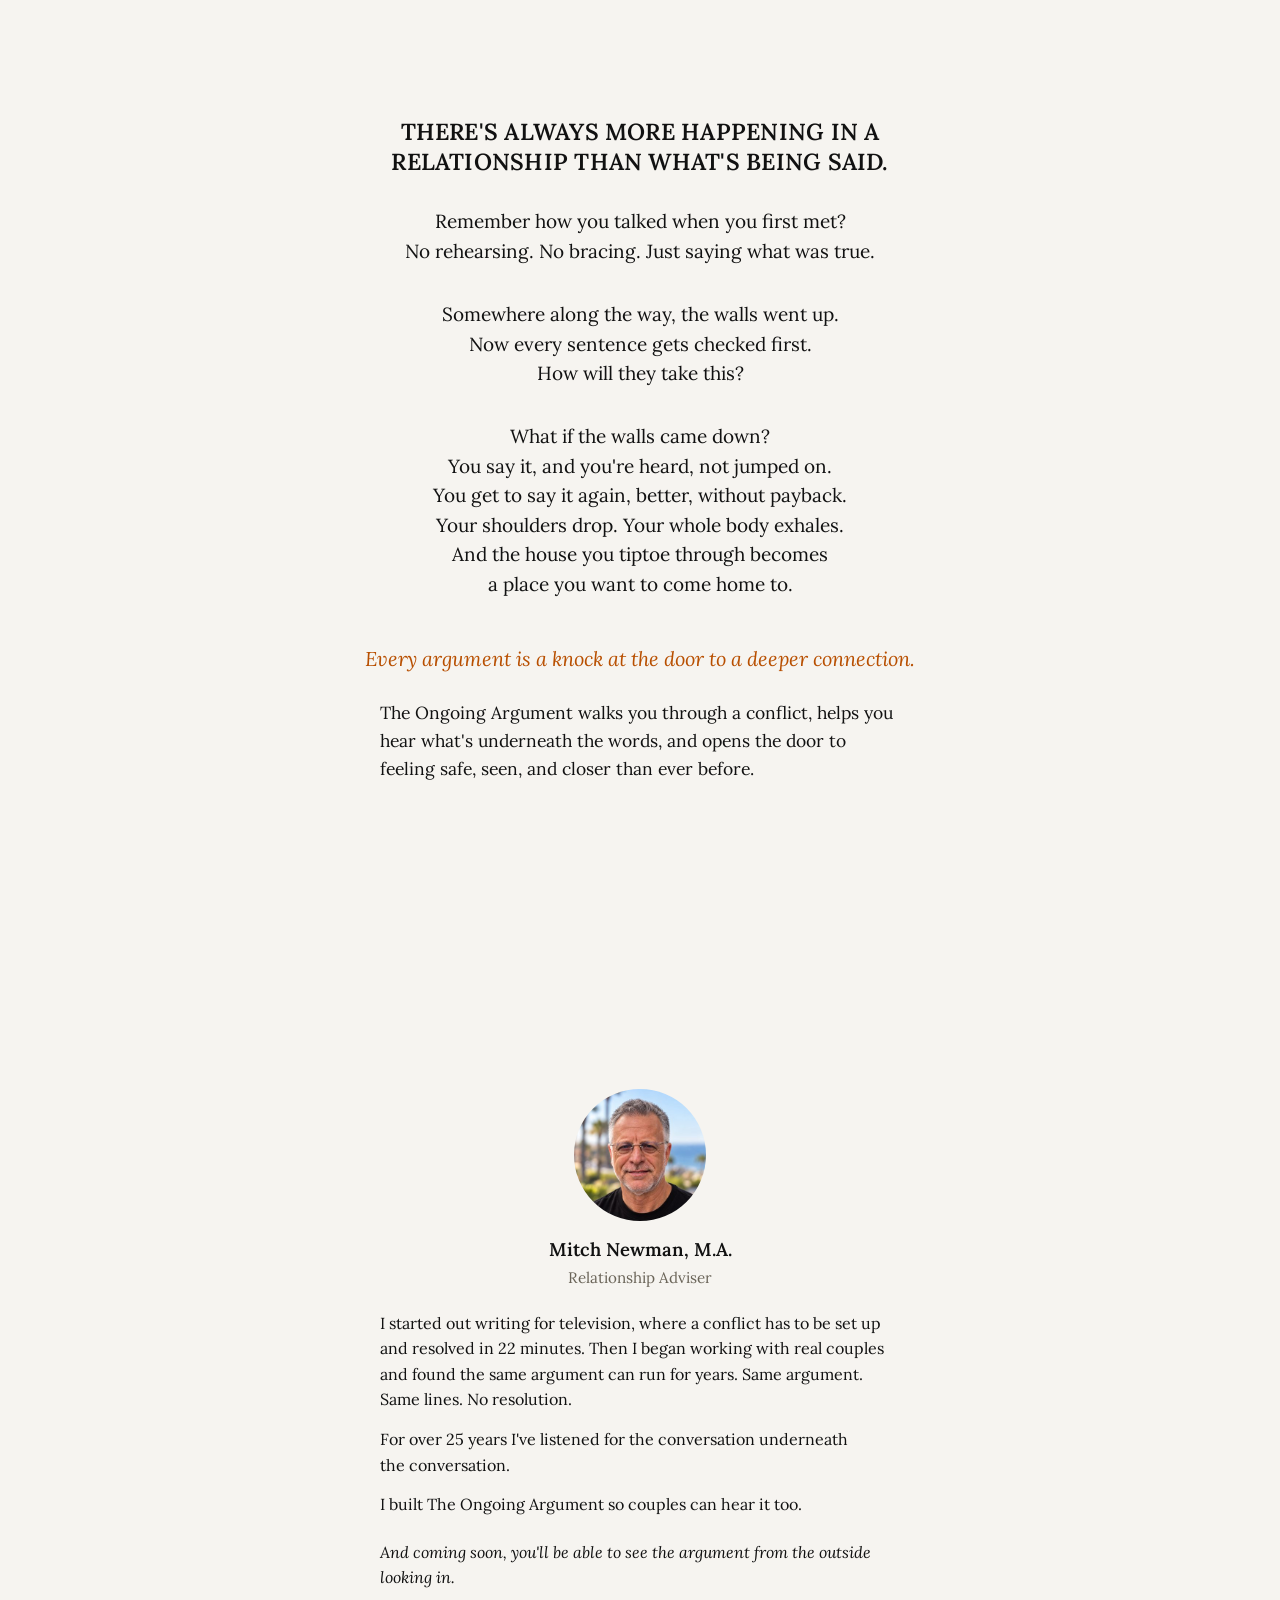
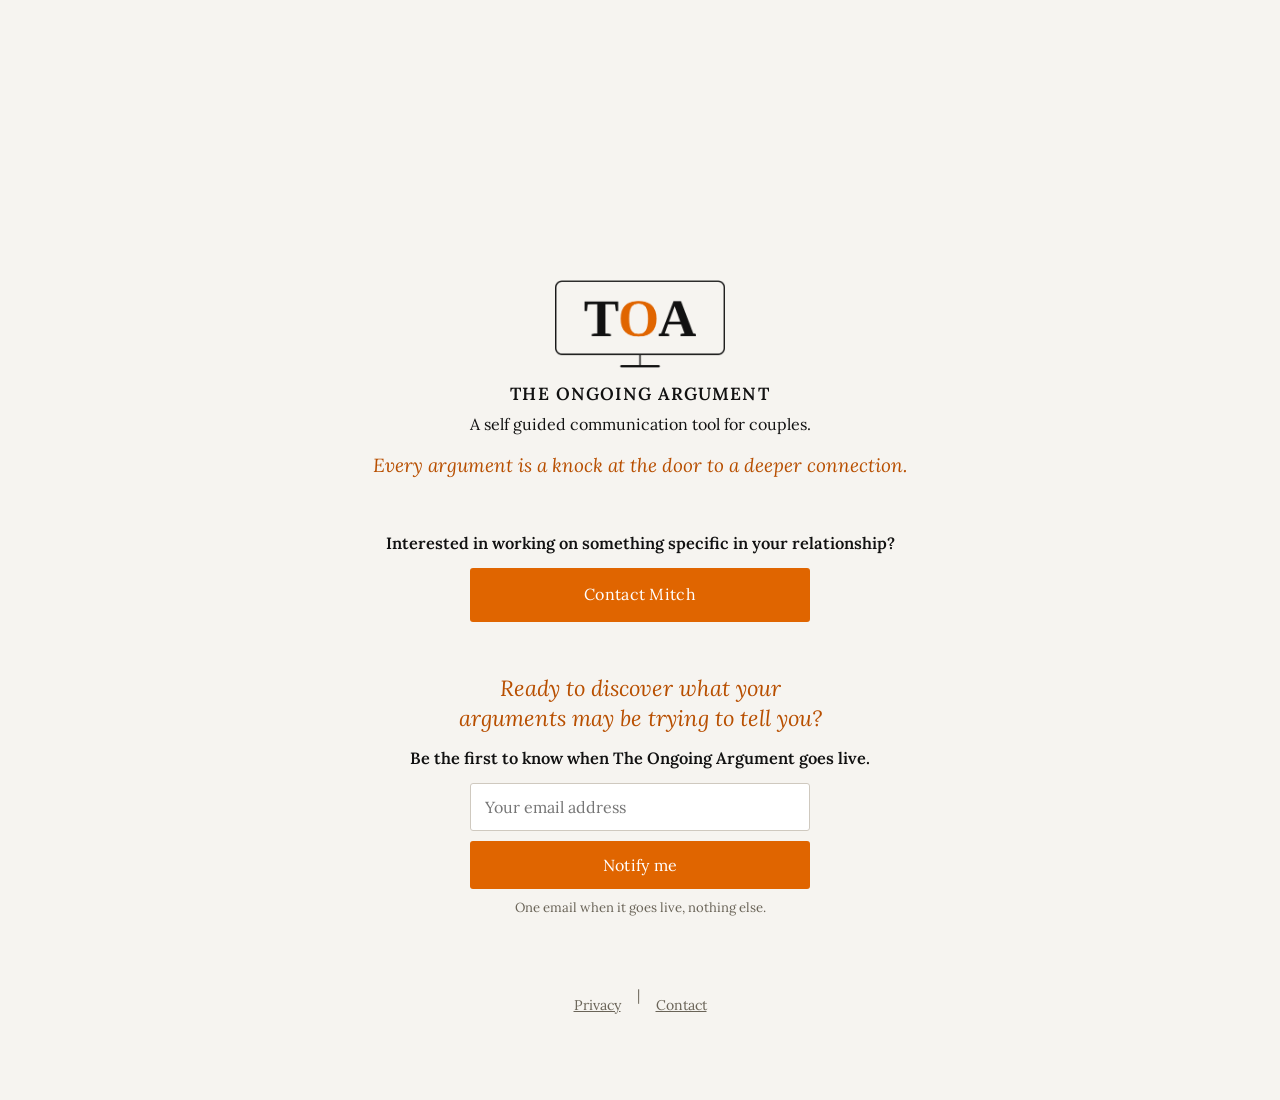
==== commit f4454ae8: "A1 language sweep: argument, own device" ====
--- a/index.html
+++ b/index.html
@@ -109,7 +109,7 @@
   </section>
 
   <div class="story">
-    <p>I started out writing for television, where a conflict has to be set up and resolved in 22 minutes. Then I began working with real couples and found the same fight can run for years. Same fight. Same lines. No resolution.</p>
+    <p>I started out writing for television, where a conflict has to be set up and resolved in 22 minutes. Then I began working with real couples and found the same argument can run for years. Same argument. Same lines. No resolution.</p>
     <p>For over 25 years I've listened for the conversation underneath the conversation.</p>
     <p>I built The Ongoing Argument so couples can hear it too.</p>
     <p class="story-tag">And coming soon, you'll be able to see the argument from the outside looking in.</p>
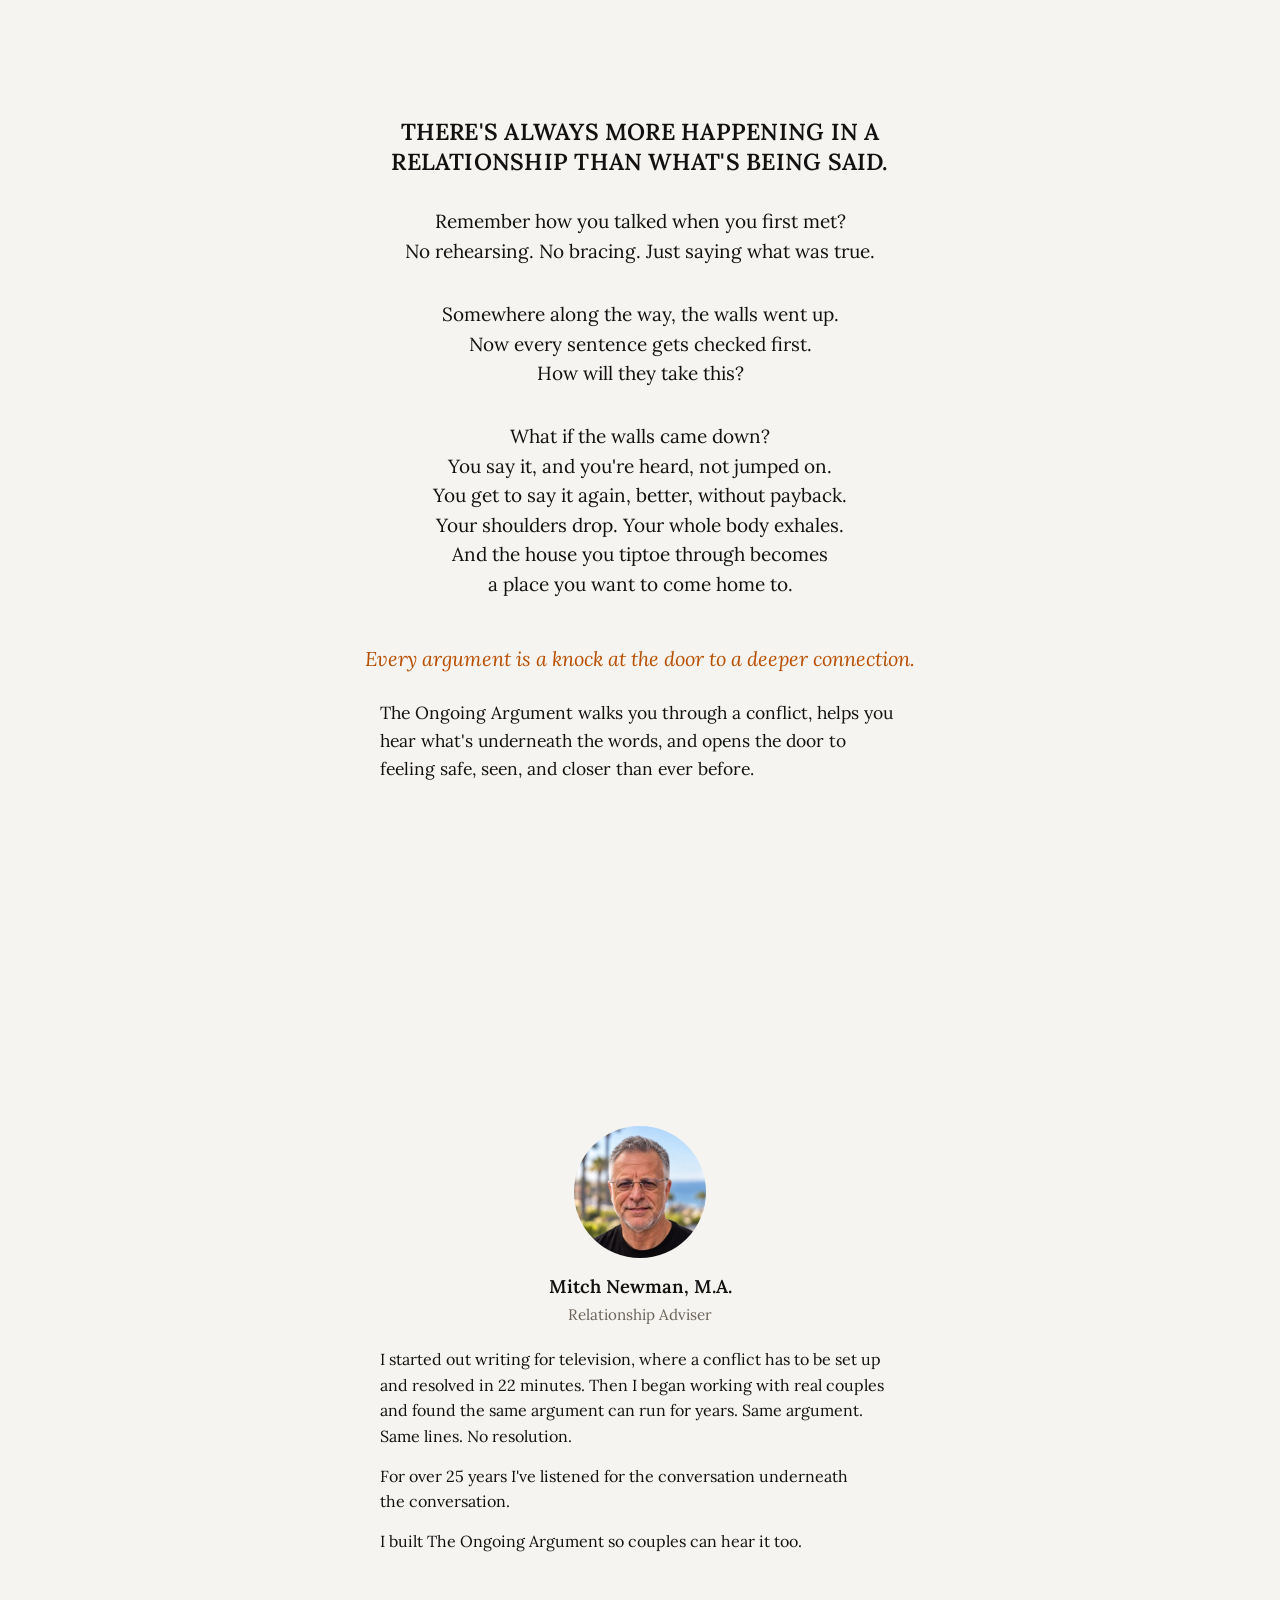
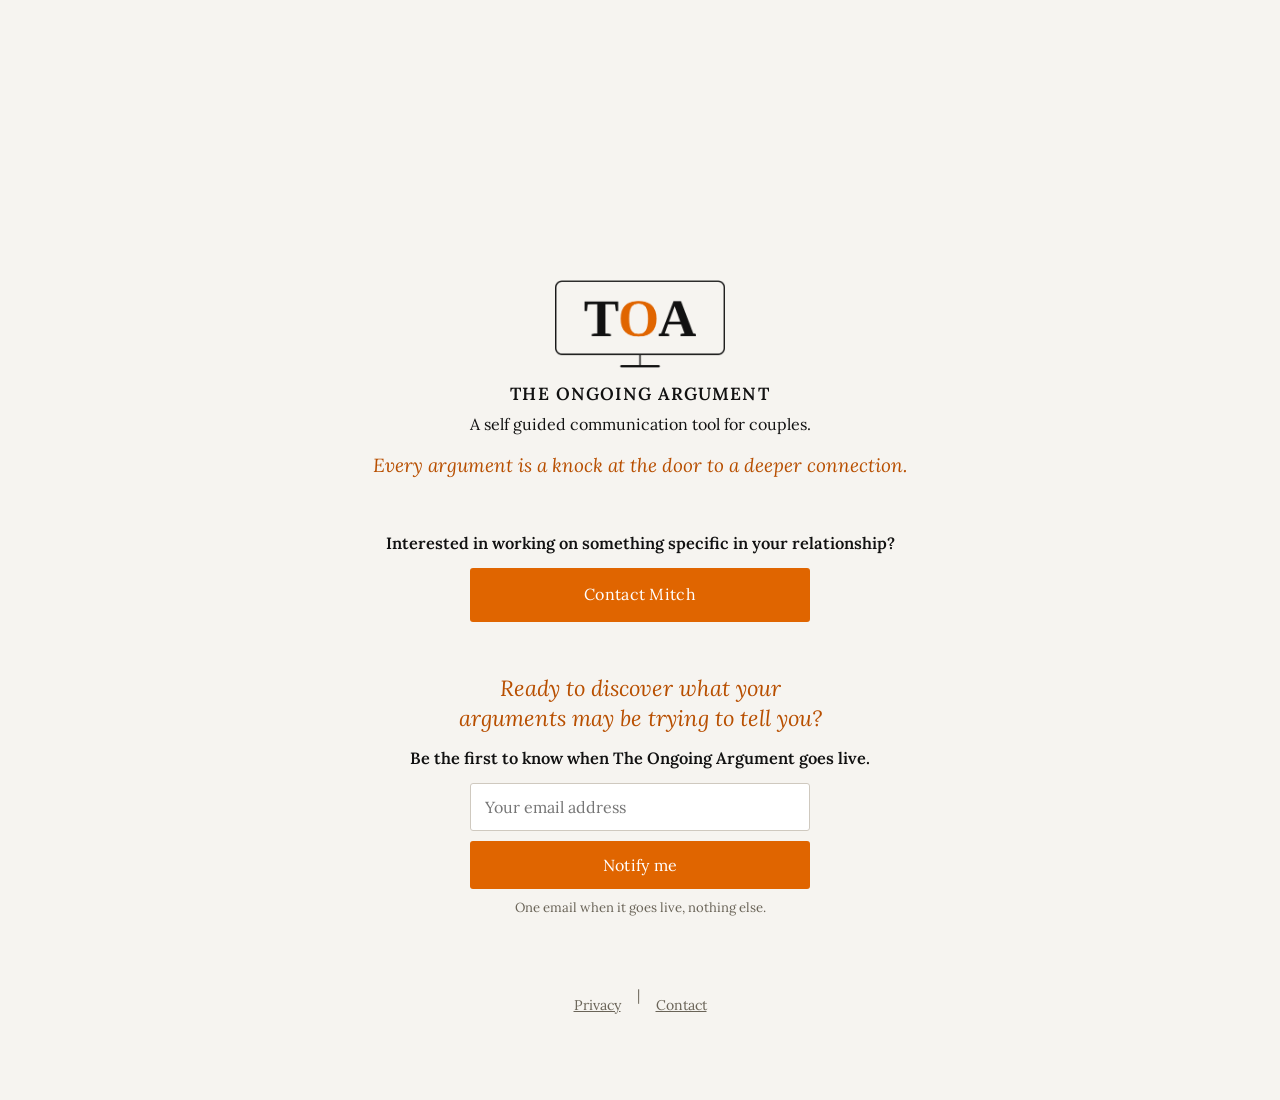
==== commit af57729f: "Mirror Moment button saves step 4 and opens Step 7; failed save shown and logged; video and avatar t" ====
--- a/index.html
+++ b/index.html
@@ -112,7 +112,8 @@
     <p>I started out writing for television, where a conflict has to be set up and resolved in 22 minutes. Then I began working with real couples and found the same argument can run for years. Same argument. Same lines. No resolution.</p>
     <p>For over 25 years I've listened for the conversation underneath the conversation.</p>
     <p>I built The Ongoing Argument so couples can hear it too.</p>
-    <p class="story-tag">And coming soon, you'll be able to see the argument from the outside looking in.</p>
+    <!-- video text, switched off until the video is built -->
+    <p class="story-tag" style="display:none">And coming soon, you'll be able to see the argument from the outside looking in.</p>
   </div>
 
 </div></div>
